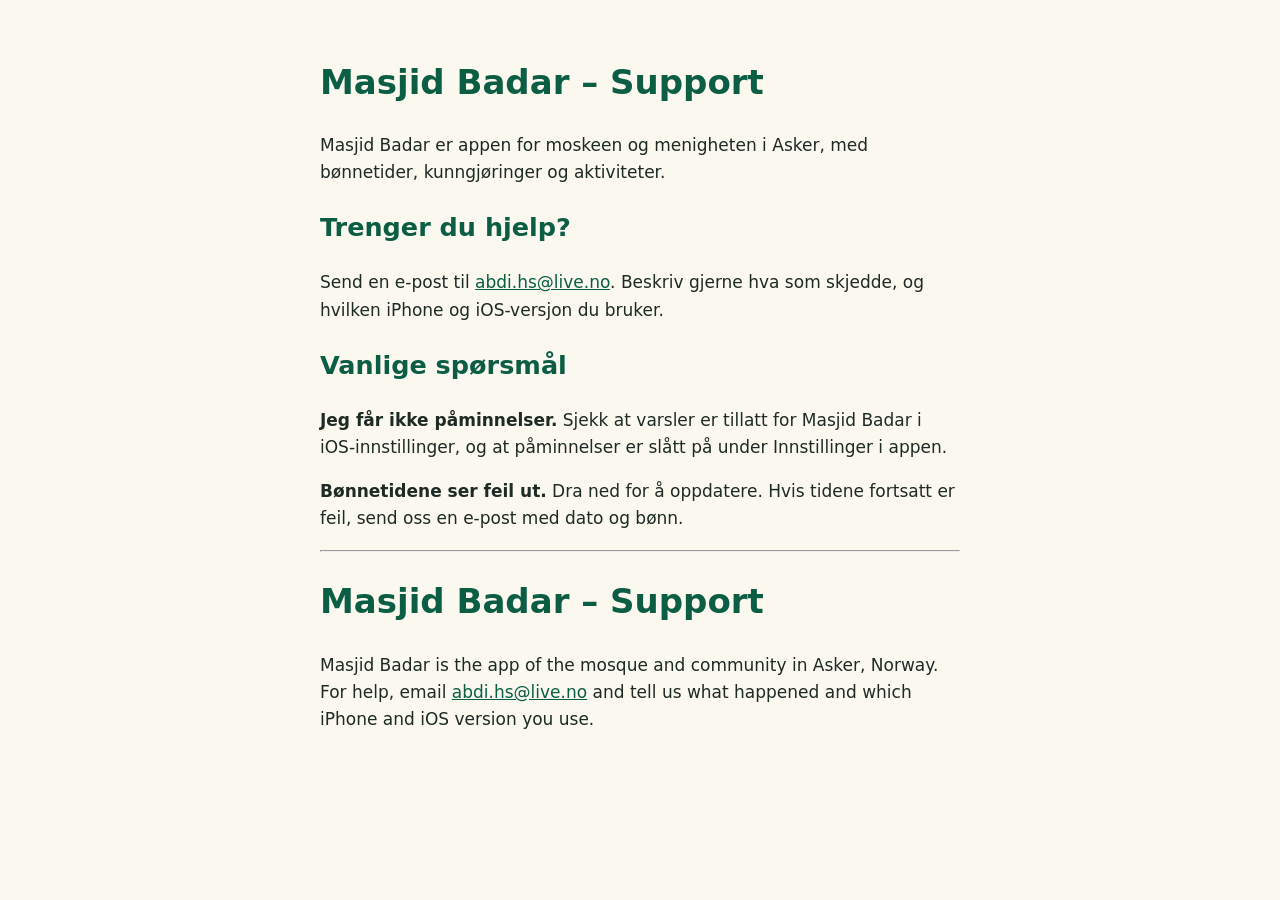
==== index.html @ fe0633a2 "Add support page" ====
<!doctype html>
<html lang="nb">
<head>
<meta charset="utf-8">
<meta name="viewport" content="width=device-width, initial-scale=1">
<title>Masjid Badar – Support</title>
<style>
body{font:17px/1.6 -apple-system,system-ui,sans-serif;max-width:40rem;margin:0 auto;padding:2rem 1rem;color:#1d2b24;background:#fbf8f0}
h1,h2{color:#0b5d44}a{color:#0b5d44}
</style>
</head>
<body>
<h1>Masjid Badar – Support</h1>
<p>Masjid Badar er appen for moskeen og menigheten i Asker, med bønnetider, kunngjøringer og aktiviteter.</p>
<h2>Trenger du hjelp?</h2>
<p>Send en e-post til <a href="mailto:abdi.hs@live.no">abdi.hs@live.no</a>. Beskriv gjerne hva som skjedde, og hvilken iPhone og iOS-versjon du bruker.</p>
<h2>Vanlige spørsmål</h2>
<p><strong>Jeg får ikke påminnelser.</strong> Sjekk at varsler er tillatt for Masjid Badar i iOS-innstillinger, og at påminnelser er slått på under Innstillinger i appen.</p>
<p><strong>Bønnetidene ser feil ut.</strong> Dra ned for å oppdatere. Hvis tidene fortsatt er feil, send oss en e-post med dato og bønn.</p>
<hr>
<h1 lang="en">Masjid Badar – Support</h1>
<p lang="en">Masjid Badar is the app of the mosque and community in Asker, Norway. For help, email <a href="mailto:abdi.hs@live.no">abdi.hs@live.no</a> and tell us what happened and which iPhone and iOS version you use.</p>
</body>
</html>
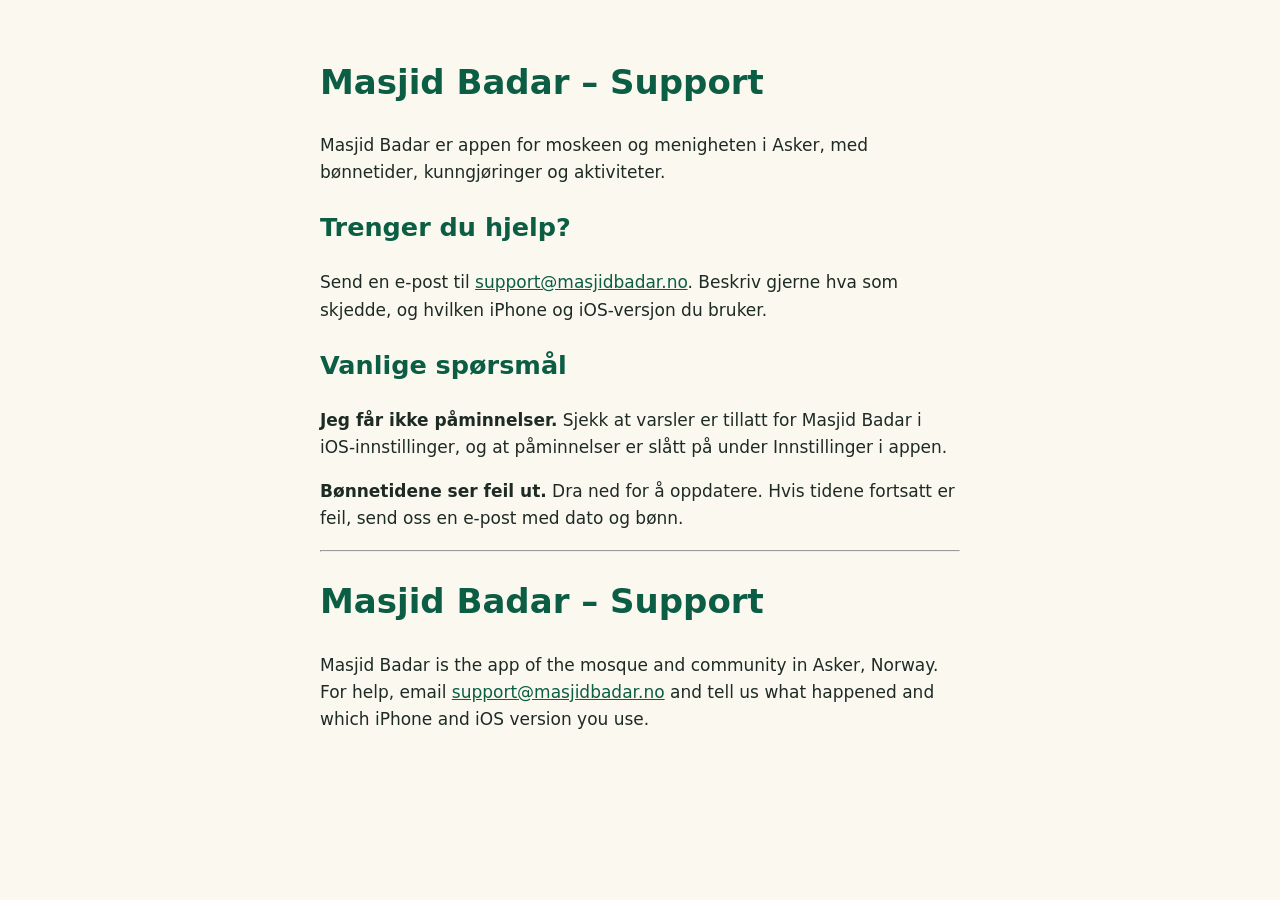
==== commit 57e28383: "Use support@masjidbadar.no (obfuscated) and add privacy policy" ====
--- a/index.html
+++ b/index.html
@@ -13,12 +13,15 @@
 <h1>Masjid Badar – Support</h1>
 <p>Masjid Badar er appen for moskeen og menigheten i Asker, med bønnetider, kunngjøringer og aktiviteter.</p>
 <h2>Trenger du hjelp?</h2>
-<p>Send en e-post til <a href="mailto:abdi.hs@live.no">abdi.hs@live.no</a>. Beskriv gjerne hva som skjedde, og hvilken iPhone og iOS-versjon du bruker.</p>
+<p>Send en e-post til <a class="m" href="#"><noscript>support [at] masjidbadar.no</noscript></a>. Beskriv gjerne hva som skjedde, og hvilken iPhone og iOS-versjon du bruker.</p>
 <h2>Vanlige spørsmål</h2>
 <p><strong>Jeg får ikke påminnelser.</strong> Sjekk at varsler er tillatt for Masjid Badar i iOS-innstillinger, og at påminnelser er slått på under Innstillinger i appen.</p>
 <p><strong>Bønnetidene ser feil ut.</strong> Dra ned for å oppdatere. Hvis tidene fortsatt er feil, send oss en e-post med dato og bønn.</p>
 <hr>
 <h1 lang="en">Masjid Badar – Support</h1>
-<p lang="en">Masjid Badar is the app of the mosque and community in Asker, Norway. For help, email <a href="mailto:abdi.hs@live.no">abdi.hs@live.no</a> and tell us what happened and which iPhone and iOS version you use.</p>
+<p lang="en">Masjid Badar is the app of the mosque and community in Asker, Norway. For help, email <a class="m" href="#"><noscript>support [at] masjidbadar.no</noscript></a> and tell us what happened and which iPhone and iOS version you use.</p>
+<script>
+document.querySelectorAll("a.m").forEach(function(a){var e=["support","masjidbadar.no"].join("@");a.href="mailto:"+e;a.textContent=e;});
+</script>
 </body>
 </html>
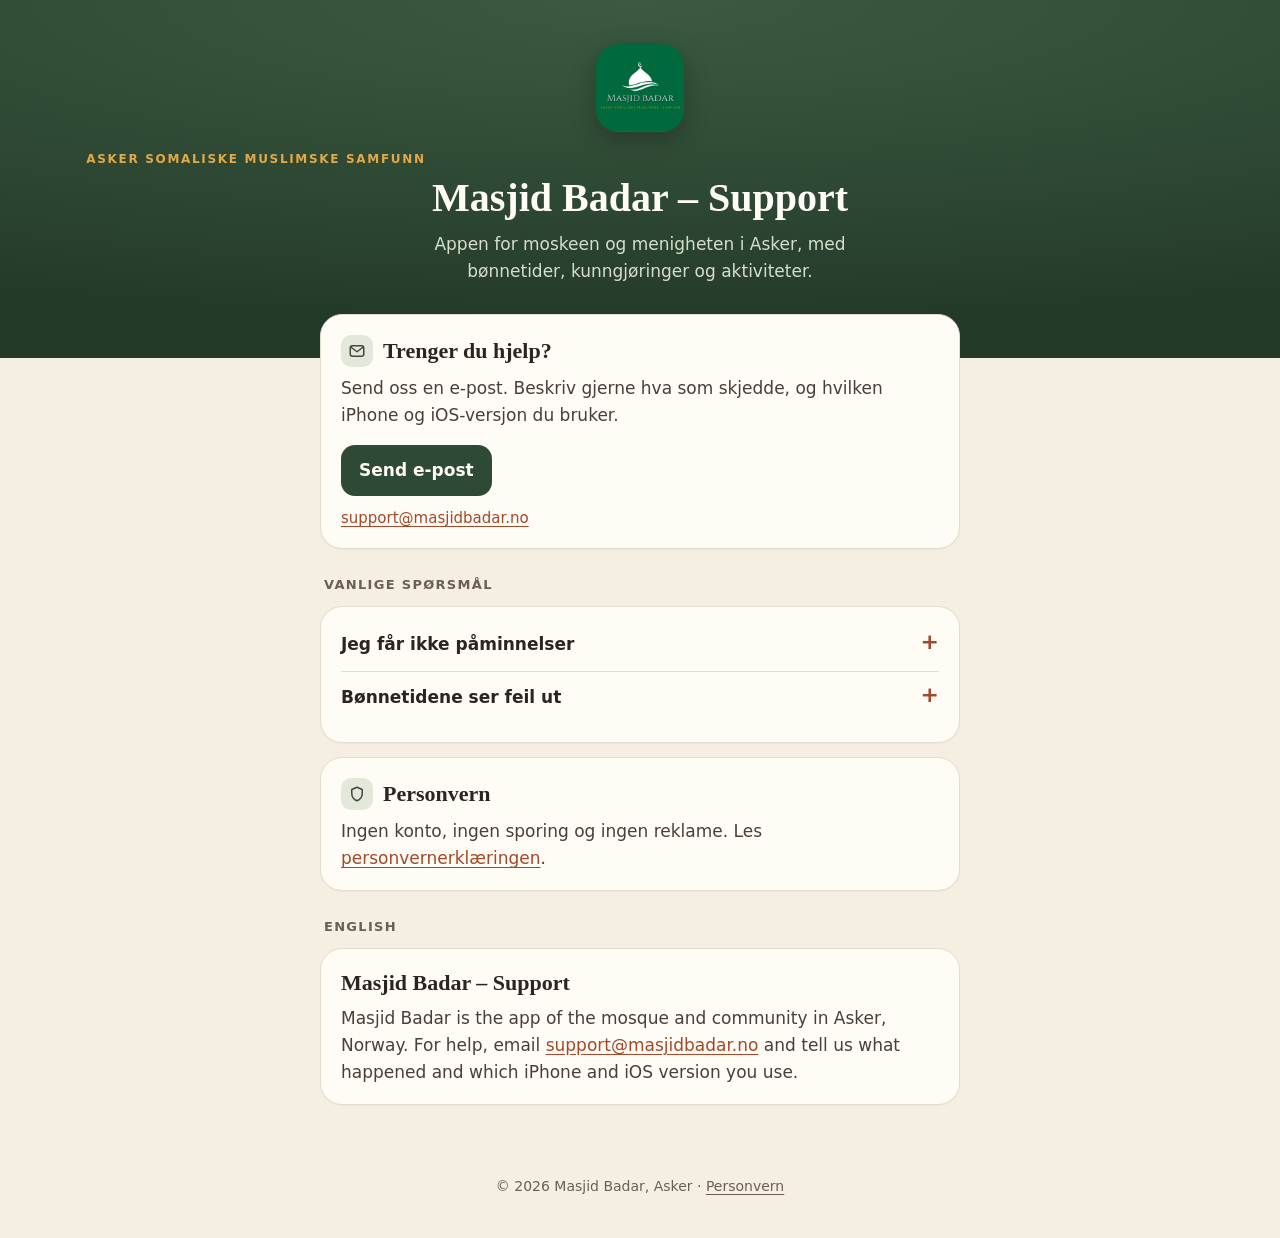
==== commit 2beea0c7: "Restyle support and privacy pages in the app's design Co-Authored-By: Claude Opus 5.5 <noreply@anthr" ====
--- a/index.html
+++ b/index.html
@@ -3,25 +3,57 @@
 <head>
 <meta charset="utf-8">
 <meta name="viewport" content="width=device-width, initial-scale=1">
+<meta name="color-scheme" content="light dark">
+<meta name="theme-color" content="#2F4A34">
 <title>Masjid Badar – Support</title>
-<style>
-body{font:17px/1.6 -apple-system,system-ui,sans-serif;max-width:40rem;margin:0 auto;padding:2rem 1rem;color:#1d2b24;background:#fbf8f0}
-h1,h2{color:#0b5d44}a{color:#0b5d44}
-</style>
+<link rel="icon" href="logo.png">
+<link rel="apple-touch-icon" href="logo.png">
+<link rel="stylesheet" href="style.css">
 </head>
 <body>
-<h1>Masjid Badar – Support</h1>
-<p>Masjid Badar er appen for moskeen og menigheten i Asker, med bønnetider, kunngjøringer og aktiviteter.</p>
-<h2>Trenger du hjelp?</h2>
-<p>Send en e-post til <a class="m" href="#"><noscript>support [at] masjidbadar.no</noscript></a>. Beskriv gjerne hva som skjedde, og hvilken iPhone og iOS-versjon du bruker.</p>
-<h2>Vanlige spørsmål</h2>
-<p><strong>Jeg får ikke påminnelser.</strong> Sjekk at varsler er tillatt for Masjid Badar i iOS-innstillinger, og at påminnelser er slått på under Innstillinger i appen.</p>
-<p><strong>Bønnetidene ser feil ut.</strong> Dra ned for å oppdatere. Hvis tidene fortsatt er feil, send oss en e-post med dato og bønn.</p>
-<hr>
-<h1 lang="en">Masjid Badar – Support</h1>
-<p lang="en">Masjid Badar is the app of the mosque and community in Asker, Norway. For help, email <a class="m" href="#"><noscript>support [at] masjidbadar.no</noscript></a> and tell us what happened and which iPhone and iOS version you use.</p>
+<header class="hero">
+  <img src="logo.png" alt="Masjid Badar-logo">
+  <p class="eyebrow">Asker Somaliske Muslimske Samfunn</p>
+  <h1>Masjid Badar – Support</h1>
+  <p>Appen for moskeen og menigheten i Asker, med bønnetider, kunngjøringer og aktiviteter.</p>
+</header>
+
+<main>
+  <section class="card">
+    <h2><span class="icon"><svg viewBox="0 0 24 24" fill="none" stroke="currentColor" stroke-width="2" stroke-linecap="round" stroke-linejoin="round"><rect x="3" y="5" width="18" height="14" rx="3"/><path d="m4 7 8 6 8-6"/></svg></span>Trenger du hjelp?</h2>
+    <p>Send oss en e-post. Beskriv gjerne hva som skjedde, og hvilken iPhone og iOS-versjon du bruker.</p>
+    <a class="btn m" href="#"><span>Send e-post</span></a>
+    <span class="email"><a class="m" href="#"><noscript>support [at] masjidbadar.no</noscript></a></span>
+  </section>
+
+  <p class="section-label">Vanlige spørsmål</p>
+  <section class="card">
+    <details>
+      <summary>Jeg får ikke påminnelser</summary>
+      <p>Sjekk at varsler er tillatt for Masjid Badar i iOS-innstillinger, og at påminnelser er slått på under Innstillinger i appen.</p>
+    </details>
+    <details>
+      <summary>Bønnetidene ser feil ut</summary>
+      <p>Dra ned for å oppdatere. Hvis tidene fortsatt er feil, send oss en e-post med dato og bønn.</p>
+    </details>
+  </section>
+
+  <section class="card">
+    <h2><span class="icon"><svg viewBox="0 0 24 24" fill="none" stroke="currentColor" stroke-width="2" stroke-linecap="round" stroke-linejoin="round"><path d="M12 3 5 6v5c0 4.5 3 8.5 7 10 4-1.5 7-5.5 7-10V6z"/></svg></span>Personvern</h2>
+    <p>Ingen konto, ingen sporing og ingen reklame. Les <a href="personvern.html">personvernerklæringen</a>.</p>
+  </section>
+
+  <p class="section-label" lang="en">English</p>
+  <section class="card" lang="en">
+    <h2>Masjid Badar – Support</h2>
+    <p>Masjid Badar is the app of the mosque and community in Asker, Norway. For help, email <a class="m" href="#"><noscript>support [at] masjidbadar.no</noscript></a> and tell us what happened and which iPhone and iOS version you use.</p>
+  </section>
+</main>
+
+<footer>© 2026 Masjid Badar, Asker · <a href="personvern.html">Personvern</a></footer>
+
 <script>
-document.querySelectorAll("a.m").forEach(function(a){var e=["support","masjidbadar.no"].join("@");a.href="mailto:"+e;a.textContent=e;});
+document.querySelectorAll("a.m").forEach(function(a){var e=["support","masjidbadar.no"].join("@");a.href="mailto:"+e;if(!a.classList.contains("btn"))a.textContent=e;});
 </script>
 </body>
 </html>
--- a/style.css
+++ b/style.css
@@ -0,0 +1,46 @@
+:root{
+  --bg:#F5EEE3;--card:#FFFBF5;--line:#E6DCCD;--text:#2B2420;--body:#4A3F37;--muted:#6B5F55;
+  --olive:#2F4A34;--olive-deep:#243A29;--sage:#E3E8DA;--sage-text:#3F4A3E;--clay:#A3492A;--honey:#E3A948;
+  --on-olive:#FFFBF5;--on-olive-muted:#D7DDCB;
+  --serif:"New York","Iowan Old Style","Palatino Linotype",Georgia,serif;
+  --sans:-apple-system,BlinkMacSystemFont,"SF Pro Text","Segoe UI",Roboto,system-ui,sans-serif;
+}
+@media (prefers-color-scheme:dark){:root{
+  --bg:#171C17;--card:#222821;--line:#343B32;--text:#F3EEE6;--body:#D9D2C8;--muted:#A79D92;
+  --olive:#243A29;--olive-deep:#1B2B1F;--sage:#2C3A2E;--sage-text:#CFD8C5;--clay:#E08A63;--honey:#E3A948;
+}}
+*{box-sizing:border-box}
+html{-webkit-text-size-adjust:100%}
+body{margin:0;background:var(--bg);color:var(--body);font:17px/1.6 var(--sans)}
+a{color:var(--clay);text-underline-offset:3px}
+.hero{background:radial-gradient(120% 90% at 50% 0%,#3B5A41 0%,var(--olive) 55%,var(--olive-deep) 100%);color:var(--on-olive);
+  padding:44px 16px 72px;text-align:center}
+.hero img{width:88px;height:88px;border-radius:22px;box-shadow:0 8px 24px rgba(0,0,0,.25);display:block;margin:0 auto 18px}
+.hero .eyebrow{font-size:12px;letter-spacing:.14em;text-transform:uppercase;color:var(--honey);font-weight:600;margin:0 0 6px}
+.hero h1{font-family:var(--serif);font-weight:600;font-size:clamp(30px,7vw,40px);line-height:1.15;margin:0;color:var(--on-olive)}
+.hero p{margin:10px auto 0;max-width:30rem;color:var(--on-olive-muted)}
+main{max-width:42rem;margin:-44px auto 0;padding:0 16px 48px}
+.card{background:var(--card);border:1px solid var(--line);border-radius:22px;padding:20px 20px 18px;margin:0 0 14px;box-shadow:0 1px 2px rgba(43,36,32,.04)}
+.card h2{font-family:var(--serif);font-weight:600;font-size:22px;line-height:1.25;color:var(--text);margin:0 0 8px;display:flex;gap:10px;align-items:center}
+.card p{margin:0 0 10px}.card p:last-child{margin-bottom:0}
+.icon{flex:none;width:32px;height:32px;border-radius:10px;background:var(--sage);color:var(--sage-text);display:inline-grid;place-items:center}
+.icon svg{width:18px;height:18px}
+.btn{display:inline-flex;align-items:center;gap:8px;background:var(--olive);color:var(--on-olive);text-decoration:none;font-weight:600;
+  padding:12px 18px;border-radius:14px;min-height:44px;margin-top:6px}
+@media (prefers-color-scheme:dark){.btn{background:#3B5A41}}
+.email{display:block;margin-top:10px;font-size:15px;color:var(--muted)}
+.pills{display:flex;flex-wrap:wrap;gap:8px;justify-content:center;margin:0 0 18px}
+.pill{background:var(--sage);color:var(--sage-text);font-size:14px;font-weight:600;padding:6px 12px;border-radius:999px}
+.hero .pills{margin:18px 0 0}.hero .pill{background:rgba(255,251,245,.12);color:var(--on-olive)}
+details{border-top:1px solid var(--line);padding:12px 0}
+details:first-of-type{border-top:0;padding-top:4px}
+summary{cursor:pointer;font-weight:600;color:var(--text);list-style:none;display:flex;justify-content:space-between;gap:12px;min-height:28px}
+summary::-webkit-details-marker{display:none}
+summary::after{content:"+";color:var(--clay);font-size:22px;line-height:1}
+details[open] summary::after{content:"–"}
+details p{margin:8px 0 0}
+.section-label{font-size:13px;letter-spacing:.1em;text-transform:uppercase;color:var(--muted);font-weight:600;margin:26px 4px 10px}
+.meta{font-size:14px;color:var(--muted);text-align:center;margin:0 0 16px}
+footer{text-align:center;font-size:14px;color:var(--muted);padding:8px 16px 40px}
+footer a{color:var(--muted)}
+.hero p.updated{font-size:14px;margin-top:14px;opacity:.85}
